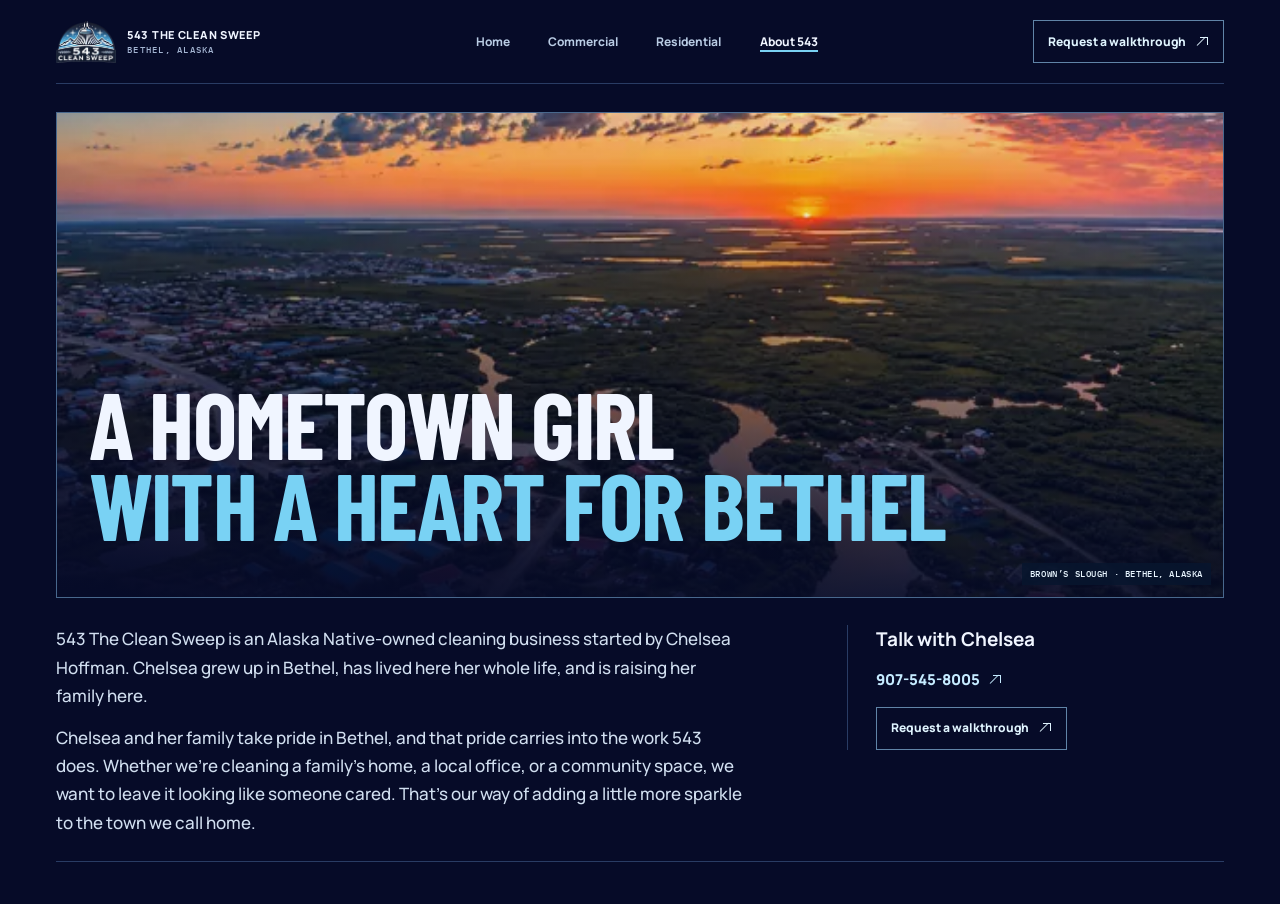
==== about/index.html @ 7d9a3f24 "Redesign the 543 Clean Sweep website" ====
<!doctype html>
<html lang="en">
<head>
<meta charset="utf-8">
<meta name="viewport" content="width=device-width,initial-scale=1">
<meta name="theme-color" content="#060b28">
<title>About 543 The Clean Sweep | Chelsea Hoffman, Bethel, Alaska</title>
<meta name="description" content="Meet Chelsea Hoffman, the Bethel hometown girl behind 543 The Clean Sweep, an Alaska Native-owned cleaning business.">
<link rel="icon" href="/assets/543-logo.webp">
<link rel="stylesheet" href="/style.css">
<link rel="stylesheet" href="/about/about.css">
<link rel="stylesheet" href="/interiors.css">
<link rel="canonical" href="https://543thecleansweep.com/about/">
<meta property="og:type" content="website">
<meta property="og:site_name" content="543 The Clean Sweep">
<meta property="og:title" content="About 543 The Clean Sweep | Chelsea Hoffman, Bethel, Alaska">
<meta property="og:description" content="Meet Chelsea Hoffman, the Bethel hometown girl behind 543 The Clean Sweep, an Alaska Native-owned cleaning business.">
<meta property="og:image" content="https://543thecleansweep.com/assets/logo.png">
<meta property="og:url" content="https://543thecleansweep.com/about/">
<meta name="twitter:card" content="summary_large_image">
<link rel="apple-touch-icon" href="/assets/logo.png">
</head>
<body>
<a class="skip" href="#about">Skip to the story</a>
<header class="site-header shell brand-header">
  <a class="brand" href="/">
    <img src="/assets/543-logo.webp" width="60" height="42" alt="">
    <span>543 THE CLEAN SWEEP<small>BETHEL, ALASKA</small></span>
  </a>
  <nav class="page-nav" aria-label="Main navigation">
    <a href="/">Home</a>
    <a href="/commercial/">Commercial</a>
    <a href="/residential/">Residential</a>
    <a href="/about/" aria-current="page">About 543</a>
  </nav>
  <div class="header-actions">
    <details class="nav-menu">
      <summary>Menu</summary>
      <nav aria-label="Mobile navigation">
        <a href="/">Home</a>
    <a href="/commercial/">Commercial</a>
    <a href="/residential/">Residential</a>
    <a href="/about/" aria-current="page">About 543</a>
      </nav>
    </details>
    <a class="quote nav-cta" href="/request/">Request a walkthrough <i class="arrow" aria-hidden="true"></i></a>
  </div>
</header>
<main class="shell about-page" id="about">
  <section aria-labelledby="about-title">
    <div class="about-hero">
      <picture>
        <source media="(max-width:620px)" srcset="/assets/bethel-phone.webp">
        <img src="/assets/bethel.webp" width="1672" height="669" alt="Bethel, Alaska, and Brown’s Slough at sunset" fetchpriority="high">
      </picture>
      <h1 id="about-title">A hometown girl<br><em>with a heart for Bethel</em></h1>
      <p class="about-caption">Brown’s Slough · Bethel, Alaska</p>
    </div>
    <div class="about-details">
      <div class="about-story">
        <p>543 The Clean Sweep is an Alaska Native-owned cleaning business started by Chelsea Hoffman. Chelsea grew up in Bethel, has lived here her whole life, and is raising her family here.</p>
        <p>Chelsea and her family take pride in Bethel, and that pride carries into the work 543 does. Whether we’re cleaning a family’s home, a local office, or a community space, we want to leave it looking like someone cared. That’s our way of adding a little more sparkle to the town we call home.</p>
      </div>
      <aside class="about-contact" aria-labelledby="about-contact-title">
        <h2 id="about-contact-title">Talk with Chelsea</h2>
        <a class="about-call" href="tel:+19075458005">907-545-8005 <i class="arrow" aria-hidden="true"></i></a>
        <a class="quote" href="/request/">Request a walkthrough <i class="arrow" aria-hidden="true"></i></a>
      </aside>
    </div>
  </section>
</main>
</body>
</html>
---- style.css ----
@font-face{font-family:Barlow;src:url('assets/barlow.woff2') format('woff2');font-weight:700;font-display:swap}
@font-face{font-family:Manrope;src:url('assets/manrope.woff2') format('woff2');font-weight:400 800;font-display:swap}
@font-face{font-family:Plex;src:url('assets/plex.woff2') format('woff2');font-weight:500;font-display:swap}
:root{color-scheme:dark;--night:#060b28;--navy:#0d264f;--glacier:#79d2f4;--snow:#f0f5ff;--muted:#a4b5d2;--line:#293c64;--ui:Manrope,Arial,sans-serif;--mono:Plex,monospace;--display:Barlow,'Arial Narrow',sans-serif}
*{box-sizing:border-box}
html{scrollbar-color:#6588a9 #080f2f}
body{margin:0;background:var(--night);color:var(--snow);font:500 15px/1.5 var(--ui)}
a{color:inherit;text-decoration:none}
button{font:inherit;color:inherit;cursor:pointer}
a:focus-visible,button:focus-visible{outline:2px solid #e3f8ff;outline-offset:4px}
button,a{ -webkit-tap-highlight-color:transparent }
button:disabled{cursor:default}
p,h1,h2{margin:0}
.shell{width:min(100% - 112px,1392px);margin-inline:auto}
.skip{position:absolute;z-index:20;left:18px;top:10px;transform:translateY(-200%);background:white;color:var(--night);padding:10px}
.skip:focus{transform:none}
.site-header{height:84px;display:flex;align-items:center;justify-content:space-between;gap:16px;border-bottom:1px solid var(--line)}
.brand{display:inline-flex;align-items:center;gap:11px;font-weight:800;letter-spacing:.065em;font-size:11px}
.brand img{object-fit:contain}
.brand small{display:block;font:500 9px/1.5 var(--mono);letter-spacing:.14em;color:var(--muted)}
.header-actions,.footer-actions{display:flex;align-items:center;gap:25px}
.phone{font:500 12px/1 var(--mono);color:#b9cae2}
.phone:hover,.service-link:hover{color:white;text-decoration:underline;text-underline-offset:5px}
.quote{display:inline-flex;align-items:center;justify-content:center;gap:11px;min-height:43px;padding:0 14px;border:1px solid #6084a7;color:#e0f5ff;font-weight:800;font-size:12px;white-space:nowrap}
.quote:hover{background:#152951;border-color:var(--glacier)}
.arrow{display:inline-block;position:relative;width:12px;height:12px;flex:0 0 12px}
.arrow::before{content:'';position:absolute;top:1px;right:1px;width:7px;height:7px;border-top:1.5px solid currentColor;border-right:1.5px solid currentColor}
.arrow::after{content:'';position:absolute;left:0;top:9px;width:12px;border-top:1.5px solid currentColor;transform:rotate(-45deg);transform-origin:left center}
.experience{display:grid;grid-template-columns:minmax(285px,33fr) minmax(0,67fr);grid-template-rows:auto 1fr;grid-template-areas:"intro viewer" "console viewer";gap:22px 28px;padding-block:36px 30px}
.intro{grid-area:intro;padding-top:5px}
.eyebrow,.progress{font:500 10px/1.5 var(--mono);letter-spacing:.12em;color:#aec4e6}
.origin{display:flex;align-items:center;gap:9px;color:#a9dbf7}
.origin span{width:19px;height:1px;background:var(--glacier)}
h1{font:700 clamp(70px,8.1vw,131px)/.78 var(--display);letter-spacing:-.019em;margin:18px 0 17px;white-space:nowrap}
h1 em{color:var(--glacier);font-style:normal}
.description{max-width:280px;color:#c4d4eb;line-height:1.54}
.viewer{grid-area:viewer;min-height:620px;isolation:isolate;position:relative;overflow:hidden;display:grid;align-items:start;border:1px solid #36567e;background:radial-gradient(ellipse at 51% 49%,#163766 0%,#0b1c42 49%,#070e2d 86%)}
.viewer::before,.viewer::after{content:'';position:absolute;z-index:6;pointer-events:none;width:20px;height:20px;border-color:#a8e4ff;border-style:solid}
.viewer::before{left:0;top:0;border-width:2px 0 0 2px}
.viewer::after{right:0;bottom:0;border-width:0 2px 2px 0}
.viewer-head,.viewer-foot{position:absolute;z-index:5;left:16px;right:16px;display:flex;align-items:center;justify-content:space-between;gap:8px;pointer-events:none}
.viewer-head{top:14px}
.viewer-foot{bottom:11px;color:#b7cae3;font:500 10px/1.3 var(--mono)}
.viewer-head button,.viewer-foot button{pointer-events:auto}
.viewer-head .eyebrow{display:flex;align-items:center;gap:8px;color:#d0eaff}
.status-light{width:6px;height:6px;display:inline-block;background:#79d2f4;border-radius:50%;box-shadow:0 0 10px #79d2f490}
.view-controls{display:flex;border:1px solid #547299;background:#071431}
.view-controls button,.reset-camera{background:transparent;border:0;min-height:35px;padding-inline:10px;font:500 11px/1 var(--mono);white-space:nowrap}
.view-controls button+button{border-left:1px solid #547299}
.view-controls [aria-pressed=true]{background:#aee5fa;color:#07132c}
.view-controls button:hover:not([aria-pressed=true]),.reset-camera:hover{background:#223a63}
.reset-camera{border:1px solid #466387;color:#d1e3f9}
.orbit-icon{font:700 15px/1 Arial,sans-serif;font-style:normal}
.scene,.hotspots{position:absolute;inset:0}
.scene{touch-action:pan-y;cursor:grab}
.scene.dragging{cursor:grabbing;touch-action:none}
.scene canvas{display:block;width:100%;height:100%;pointer-events:none}
.hotspots{pointer-events:none;z-index:4}
.hotspot{position:absolute;pointer-events:auto;display:flex;align-items:center;gap:6px;white-space:nowrap;min-height:32px;padding:0 8px 0 0;transform:translate(-50%,-50%);color:#eaf8ff;background:#09183a;border:1px solid #7698bb;font-size:11px;font-weight:800;box-shadow:0 4px 14px #00061f82}
.hotspot::after{content:'';position:absolute;bottom:-7px;left:50%;border-top:6px solid #7698bb;border-inline:5px solid transparent;transform:translateX(-50%)}
.hotspot span{display:grid;place-items:center;align-self:stretch;padding-inline:5px;border-right:1px solid #7698bb;font:500 9px/1 var(--mono);color:#b7dff7}
.hotspot:hover,.hotspot.active{background:#b1e7fa;color:#07152e;border-color:#c8f4ff}
.hotspot.active span,.hotspot:hover span{color:#0c4168;border-color:#6d9fbd}
.hotspot.finished:not(.active){border-color:#78ddce}
.console{grid-area:console;align-self:start;border-top:1px solid var(--line);padding-top:13px;max-width:400px}
.console-top{display:flex;justify-content:space-between;align-items:center;gap:8px}
.progress{color:#b9dcf2;letter-spacing:.08em}
.room-list{margin:9px 0 0;padding:0;list-style:none;border-top:1px solid var(--line)}
.room-list li{border-bottom:1px solid var(--line)}
.room-list button{width:100%;height:41px;display:flex;align-items:center;gap:10px;background:none;padding:0 7px;border:0;text-align:left;font-size:13px;font-weight:800}
.room-list button:hover,.room-list button.active{background:#152b53}
.room-index{color:#a4d7f8;font:500 10px/1 var(--mono)}
.room-state{width:7px;height:7px;border:1px solid #7390b1;border-radius:50%;margin-left:auto}
.room-list button.finished .room-state{background:#7de5d1;border-color:#7de5d1}
.room-list button.active .room-state{outline:1px solid #88c6ef;outline-offset:3px}
.job-detail{padding:10px 0 11px;min-height:80px}
#job-heading{font-size:13px;font-weight:800}
#job-copy{color:var(--muted);font-size:12px;margin-top:3px;line-height:1.45;max-width:345px}
.demo-action{display:flex;align-items:center;justify-content:space-between;gap:11px;min-height:45px;width:100%;max-width:250px;padding:0 13px;border:none;background:#a9e5f9;color:#071734;font-size:13px;font-weight:800}
.demo-action:hover{background:#d7f4ff}
.work-footer{display:flex;align-items:center;justify-content:space-between;gap:24px;padding-block:25px 38px;border-top:1px solid var(--line)}
.work-footer h2{font-size:17px;letter-spacing:-.02em}
.work-footer p{font-size:13px;color:var(--muted);margin-top:5px;max-width:530px}
.service-link{display:inline-flex;gap:7px;align-items:center;white-space:nowrap;font-size:12px;font-weight:800;color:#bfe6ff}
.model-fallback{position:absolute;inset:56px 13px 50px;display:grid;grid-template-columns:1fr 1fr;grid-template-rows:1fr 1fr;gap:6px;padding:6px;background:#5e7097;border:1px solid #8ba5c8;box-shadow:0 15px 40px #02062082}
.plan-room{display:grid;align-content:center;justify-items:center;gap:12px;text-align:center;border:1px solid #a4c6e6;background:#1a3459;font-size:13px;font-weight:800}
.plan-room:first-child{grid-row:span 2}
.plan-room.active{background:#abdff6;color:var(--night)}
.plan-room.finished:not(.active){box-shadow:inset 0 0 0 2px #79e4d2}
@media(max-width:1100px){.shell{width:calc(100% - 64px)}.experience{grid-template-columns:minmax(252px,34fr) minmax(0,66fr);column-gap:20px}.viewer{min-height:590px}h1{font-size:clamp(65px,8.4vw,105px)}.footer-actions{gap:12px}}
@media(max-width:760px){
  .shell{width:calc(100% - 34px)}
  .site-header{height:68px}
  .brand{gap:7px;font-size:9px;letter-spacing:.035em}
  .brand img{width:46px;height:35px}
  .brand small{font-size:8px;letter-spacing:.095em}
  .quote{min-height:39px;padding-inline:8px;gap:6px;font-size:10px}
  .phone{display:none}
  .experience{grid-template-columns:minmax(0,1fr);grid-template-rows:auto;grid-template-areas:"intro" "viewer" "console";gap:16px;padding-top:22px}
  .intro{padding:0}
  .origin{font-size:9px}
  h1{font-size:clamp(59px,12.8vw,95px);margin:12px 0 12px;line-height:.86}
  .description{max-width:none;font-size:13px}
  .viewer{width:100%;min-height:0;height:clamp(318px,86vw,470px)}
  .viewer-head,.viewer-foot{left:10px;right:10px}
  .viewer-head{top:9px}
  .viewer-foot{bottom:8px}
  .view-controls button,.reset-camera{min-height:32px}
  .hotspot{min-height:28px;font-size:10px;padding-right:5px;gap:4px}
  .hotspot span{font-size:8px;padding-inline:4px}
  .console{max-width:none;padding-top:9px}
  .room-list{display:grid;grid-template-columns:repeat(3,minmax(0,1fr));border-bottom:1px solid var(--line)}
  .room-list li{border:0}
  .room-list li+li{border-left:1px solid var(--line)}
  .room-list button{height:42px;padding-inline:5px;gap:4px;font-size:11px}
  .room-index{font-size:8px}
  .room-state{width:5px;height:5px}
  .job-detail{min-height:74px}
  .work-footer{display:grid;gap:15px;padding-block:18px 27px}
  .footer-actions{flex-wrap:wrap}
}
@media(max-width:385px){h1{font-size:clamp(48px,14vw,60px)}.site-header{gap:8px}.brand img{width:40px}}
@media(prefers-reduced-motion:reduce){*,*::before,*::after{scroll-behavior:auto!important;animation:none!important;transition:none!important}}

[hidden]{display:none!important}
---- about/about.css ----
.about-page {
  padding-block: 28px 42px;
}
.about-hero {
  position: relative;
  min-height: clamp(350px, 38vw, 520px);
  display: flex;
  align-items: flex-end;
  isolation: isolate;
  overflow: hidden;
  padding: 45px 32px 52px;
  border: 1px solid #48688d;
}
.about-hero picture, .about-hero img, .about-hero::before {
  position: absolute;
  inset: 0;
  width: 100%;
  height: 100%;
}
.about-hero picture {
  z-index: -2;
}
.about-hero img {
  object-fit: cover;
  object-position: center 51%;
}
.about-hero::before {
  content: '';
  z-index: -1;
  background: linear-gradient(6deg, #060b28 1%, #060b28cb 26%, #060b2810 74%);
}
.about-hero h1 {
  margin: 0;
  font-size: clamp(62px, 7.3vw, 120px);
  font-variant-ligatures: none;
  line-height: .87;
  text-transform: uppercase;
  white-space: normal;
  text-wrap: balance;
}
.about-hero h1 em {
  display: inline-block;
}
.about-caption {
  position: absolute;
  right: 12px;
  bottom: 12px;
  padding: 5px 8px;
  background: #08152edc;
  color: #e9f6ff;
  font: 500 9px / 1.35 var(--mono);
  letter-spacing: .065em;
  text-transform: uppercase;
}
.about-details {
  display: grid;
  grid-template-columns: minmax(0, 2fr) minmax(220px, 1fr);
  gap: 36px;
  padding-block: 27px 24px;
  border-bottom: 1px solid var(--line);
}
.about-story {
  max-width: 690px;
  color: #d1dff0;
  font-size: 17px;
  line-height: 1.67;
}
.about-story p + p {
  margin-top: 13px;
}
.about-contact {
  align-self: start;
  padding-left: 28px;
  border-left: 1px solid var(--line);
}
.about-contact h2 {
  margin-bottom: 4px;
  font-size: 19px;
}
.about-call {
  display: flex;
  align-items: center;
  width: fit-content;
  gap: 10px;
  min-height: 44px;
  color: #c5ebff;
  font-size: 15px;
  font-weight: 800;
}
.about-call:hover {
  text-decoration: underline;
  text-underline-offset: 5px;
}
.about-contact .quote {
  margin-top: 5px;
}
@media (max-width: 760px) {
  .about-page {
    padding-block: 16px 29px;
  }
  .about-hero {
    min-height: 355px;
    padding: 55px 12px 42px;
  }
  .about-hero img {
    object-position: 58% center;
  }
  .about-hero h1 {
    font-size: clamp(43px, 11.5vw, 65px);
    line-height: .9;
    text-wrap: wrap;
  }
  .about-caption {
    right: 6px;
    bottom: 7px;
    font-size: 8px;
  }
  .about-details {
    grid-template-columns: 1fr;
    gap: 18px;
    padding-block: 17px 19px;
  }
  .about-story {
    font-size: 15px;
  }
  .about-contact {
    padding: 15px 0 0;
    border-top: 1px solid var(--line);
    border-left: 0;
  }
}
---- interiors.css ----
.brand-header{position:relative;z-index:10}
.page-nav{display:flex;align-items:center;gap:clamp(16px,3vw,41px);align-self:stretch}
.page-nav a{display:flex;align-items:center;position:relative;color:#b9cce4;font-size:12px;font-weight:750;white-space:nowrap}
.page-nav a[aria-current=page]{color:var(--snow)}
.page-nav a[aria-current=page]::after{position:absolute;bottom:-1px;left:0;right:0;content:'';height:2px;background:var(--glacier)}
.page-nav a:hover{color:white}
.nav-menu{display:none}
.eyebrow{font-size:11px}
.mini-footer{border-top:1px solid var(--line);display:flex;justify-content:space-between;gap:12px;padding-block:19px 25px;color:#a8bdd7;font:500 10px/1.35 var(--mono);letter-spacing:.08em}
.mini-footer a{white-space:nowrap}
.split-hero{display:grid;grid-template-columns:minmax(0,.87fr) minmax(0,1.13fr);align-items:center;gap:30px;padding-block:40px 32px}
.inner-copy{min-width:0}
.inner-copy h1{font-size:clamp(69px,7.55vw,118px);line-height:.84;margin:20px 0 23px}
.intro-text{color:#cad7eb;max-width:440px;font-size:17px;line-height:1.58}
.inline-actions{display:flex;align-items:center;flex-wrap:wrap;gap:10px 21px;margin-top:22px}
.inline-actions .demo-action{max-width:none;width:auto;gap:16px;padding-inline:14px}
.inline-link{display:inline-flex;align-items:center;min-height:42px;gap:8px;font-size:12px;font-weight:800;color:#c7eaff}
.inline-link:hover{text-decoration:underline;text-underline-offset:4px}
.model-panel{position:relative;isolation:isolate;margin:0;min-width:0;border:1px solid #42658d;overflow:hidden;display:grid;place-items:center;min-height:455px}
.model-panel::before,.model-panel::after{content:'';position:absolute;z-index:3;pointer-events:none;width:18px;height:18px;border-color:#a8e4ff;border-style:solid}
.model-panel::before{left:0;top:0;border-width:2px 0 0 2px}
.model-panel::after{right:0;bottom:0;border-width:0 2px 2px 0}
.work-plan{background:radial-gradient(ellipse at 50% 50%,#14396b,#0b1a40 58%,#080f2e 90%)}
.panel-head{display:flex;justify-content:space-between;position:absolute;z-index:1;top:12px;left:15px;right:15px;gap:10px}
.panel-head .eyebrow{font-size:10px;color:#d6ecff}
.panel-mode{padding:3px 5px;background:#102b4d;letter-spacing:.08em}
.model-panel img{width:100%;height:455px;object-fit:contain;display:block}
.work-plan img{transform:translateY(-3px) scale(1.03)}
.zone-tags{position:absolute;bottom:12px;left:15px;right:15px;display:flex;justify-content:center;gap:6px}
.zone-tags span{font:500 10px/1.2 var(--mono);letter-spacing:.02em;padding:5px 8px;border:1px solid #4e82a2;color:#d2edfc;background:#0b1b40}
.zone-tags span:first-child{border-color:#9de6f6;color:#081731;background:#a9e4f5}
.sequence,.service-list{display:grid;grid-template-columns:repeat(3,minmax(0,1fr));border-block:1px solid var(--line)}
.sequence>div,.service-list>article{padding:22px 19px 24px 0}
.sequence>div+div,.service-list>article+article{border-left:1px solid var(--line);padding-left:19px}
.sequence span{font:500 11px/1 var(--mono);color:var(--glacier)}
.sequence h2,.service-list h2{margin-top:6px;font-size:20px;font-weight:800;line-height:1.2;letter-spacing:-.035em}
.sequence p,.service-list p{margin-top:6px;color:#aebfda;font-size:13px;line-height:1.45;max-width:300px}
.scopes{padding-block:23px 26px;display:grid;grid-template-columns:240px minmax(0,720px);gap:15px}
.scopes h2{font-size:17px}
.scopes p{color:#aebfda;font-size:13px}
.residential{color-scheme:light;color:#0b1734;background:#ecf3f8;--line:#bfd1e1}
.residential .brand small,.residential .page-nav a{color:#3d5774}
.residential .page-nav a[aria-current=page],.residential .page-nav a:hover{color:#0b1734}
.residential .page-nav a[aria-current=page]::after{background:#2276ad}
.residential .nav-cta{border-color:#38597d;color:#24456b}
.residential .nav-cta:hover{background:#dceaf5}
.residential .origin{color:#1d5d86}
.residential .origin span{background:#2b7fb4}
.residential h1 em{color:#185981}
.residential .intro-text,.residential .service-list p,.residential .mini-footer{color:#3b5470}
.residential .demo-action{background:#123358;color:#eef8ff}
.residential .demo-action:hover{background:#20567d}
.residential button:focus-visible,.residential a:focus-visible{outline-color:#154d7e}
.home-plan{border-color:#9bbdd1;background:radial-gradient(ellipse at 45% 42%,#e8f5fb 7%,#d6e8ef 65%,#cadfe9)}
.home-plan::before,.home-plan::after{border-color:#2a6f8f}
.home-plan .panel-head .eyebrow{color:#234c68}
.home-plan img{height:455px;object-position:center 48%;transform:scale(1.05)}
.service-list article{padding-bottom:26px}
.service-list h2{margin-top:0}
.residential .mini-footer{border-top:0}
.request-layout{display:grid;grid-template-columns:minmax(0,.87fr) minmax(0,1.13fr);gap:25px;padding-block:55px 36px;align-items:start}
.request-copy{padding-top:27px}
.request-copy h1{font-size:clamp(63px,7.15vw,108px)}
.request-phone{display:grid;gap:5px;margin-top:38px;padding:15px 0;border-block:1px solid var(--line);max-width:310px}
.request-phone a{display:flex;align-items:center;justify-content:space-between;gap:10px;font-weight:800;font-size:20px}
.request-phone a:hover{color:var(--glacier)}
.request-form{color-scheme:light;background:#edf5fb;color:#0a1937;border:1px solid #8ab3d5;padding:25px 29px 27px;display:grid;gap:17px}
.request-form fieldset{margin:0;padding:0;border:0;min-width:0}
.request-form label,.request-form legend{font-size:13px;font-weight:800;display:block}
.request-form legend{margin-bottom:8px}
.form-grid{display:grid;grid-template-columns:1fr 1fr;gap:13px 15px}
.request-form .optional{color:#486381;font-size:11px;font-weight:650}
.request-form input:not([type=radio]),.request-form textarea{font:650 13px/1.4 var(--ui);color:#111f3c;width:100%;margin-top:5px;min-height:43px;border:1px solid #a3bed2;background:white;padding:8px 9px;border-radius:0}
.request-form textarea{height:82px;resize:vertical;display:block}
.request-form textarea::placeholder{color:#54708a}
.request-form input:focus-visible,.request-form textarea:focus-visible{outline:2px solid #236893;outline-offset:2px}
.segments{display:flex;max-width:324px;position:relative}
.segments label{flex:1;position:relative}
.segments label+label{margin-left:-1px}
.segments input{position:absolute;opacity:0}
.segments span{display:grid;place-items:center;min-height:41px;border:1px solid #99b4c9;color:#1b3a60}
.segments input:checked+span{background:#123359;border-color:#123359;color:#f4f9ff}
.segments input:focus-visible+span{outline:2px solid #236893;outline-offset:2px}
.request-form .demo-action{background:#123359;color:#f4f9ff;max-width:239px}
.request-form .demo-action:hover{background:#20567d}
@media(max-width:1100px){.model-panel,.model-panel img{min-height:385px;height:385px}}
@media(max-width:800px){
  .page-nav{gap:15px}.page-nav a{font-size:11px}.model-panel,.model-panel img{min-height:320px;height:320px}
  .inner-copy h1{font-size:clamp(55px,8.8vw,84px)}
}
@media(max-width:760px){
  .brand-header .header-actions{gap:7px}
  .page-nav{display:none}
  .nav-menu{display:block;position:relative}
  .nav-menu summary{cursor:pointer;min-height:39px;display:flex;align-items:center;padding-inline:4px;list-style:none;font-size:10px;font-weight:800}
  .nav-menu summary::-webkit-details-marker{display:none}
  .nav-menu nav{position:absolute;right:0;top:100%;width:143px;z-index:12;padding:6px;background:#edf5fb;color:#101f3b;box-shadow:0 7px 16px #08152e8c}
  .nav-menu nav a{display:flex;align-items:center;padding:0 7px;height:38px;font-size:12px}
  .nav-menu nav a:hover{background:#d0e7f6}
  .eyebrow{font-size:9px}
  .split-hero,.request-layout{grid-template-columns:minmax(0,1fr);gap:19px;padding-block:23px 19px}
  .inner-copy h1{margin:12px 0 14px;font-size:clamp(51px,13.4vw,84px)}
  .intro-text{font-size:14px}
  .inline-actions{margin-top:14px;gap:6px 13px}
  .inline-actions .demo-action,.inline-link{font-size:11px}
  .inline-actions .demo-action{min-height:40px;padding-inline:9px;gap:7px}
  .model-panel{min-height:0;height:265px}
  .model-panel img{min-height:0;height:265px;object-fit:contain}
  .panel-head{top:10px;left:10px;right:10px}
  .panel-head .eyebrow{font-size:8px}
  .zone-tags{bottom:9px}
  .zone-tags span{font-size:8px;padding:4px 6px}
  .sequence,.service-list{grid-template-columns:1fr}
  .sequence>div,.service-list>article{padding:12px 0 13px}
  .sequence>div+div,.service-list>article+article{border-left:0;border-top:1px solid var(--line);padding-left:0}
  .sequence span{float:left;margin:4px 7px 0 0;font-size:10px}
  .sequence h2,.service-list h2{font-size:17px;margin:0}
  .sequence p,.service-list p{font-size:12px;margin-top:4px}
  .scopes{grid-template-columns:1fr;gap:4px;padding-block:16px}
  .scopes p{font-size:12px}
  .request-copy{padding-top:0}
  .request-copy h1{font-size:clamp(45px,11.9vw,78px)}
  .request-phone{margin-top:14px;max-width:none;padding:9px 0}
  .request-phone a{font-size:16px}
  .request-form{padding:14px;gap:13px}
  .request-form label,.request-form legend{font-size:11px}
  .request-form .optional{font-size:9px}
  .request-form input:not([type=radio]),.request-form textarea{min-height:36px;font-size:11px}
  .form-grid{gap:9px}
  .segments span{min-height:35px}
  .request-form textarea{height:68px}
  .request-form .demo-action{min-height:40px;font-size:11px}
  .mini-footer{padding:13px 0 17px;font-size:8px}
}
@media(max-width:360px){.brand-header .nav-cta{font-size:9px;gap:4px;padding-inline:5px}.brand-header .nav-cta .arrow{display:none}.brand-header .brand img{width:35px}}

.nav-cta[aria-current="page"] {
  border-color: var(--glacier);
  color: var(--glacier);
}
.nav-menu summary:focus-visible {
  outline: 2px solid var(--glacier);
  outline-offset: 3px;
}
.nav-menu nav [aria-current="page"] {
  background: #d8edf7;
}
.request-form select {
  width: 100%;
  min-height: 43px;
  margin-top: 5px;
  padding: 8px 9px;
  border: 1px solid #a3bed2;
  border-radius: 0;
  color: #111f3c;
  background: white;
  font: 650 13px / 1.4 var(--ui);
}
.request-form select:focus-visible {
  outline: 2px solid #236893;
  outline-offset: 2px;
}
@media (max-width:760px) {
  .request-form select { min-height: 36px; font-size: 11px; }
}
@media (max-width:420px) {
  .brand-header .brand small { font-size: 7px; letter-spacing: .03em; }
  .brand-header .nav-cta {
    width: 91px;
    padding-inline: 6px;
    line-height: 1.18;
    text-align: center;
    white-space: normal;
  }
  .brand-header .nav-cta .arrow { display: none; }
}
@media (max-width:760px) {
  .request-form input:not([type="radio"]),
  .request-form select,
  .request-form textarea {
    font-size: 16px;
  }
}
@media (max-width:360px) {
  .request-form .form-grid { grid-template-columns: 1fr; }
}
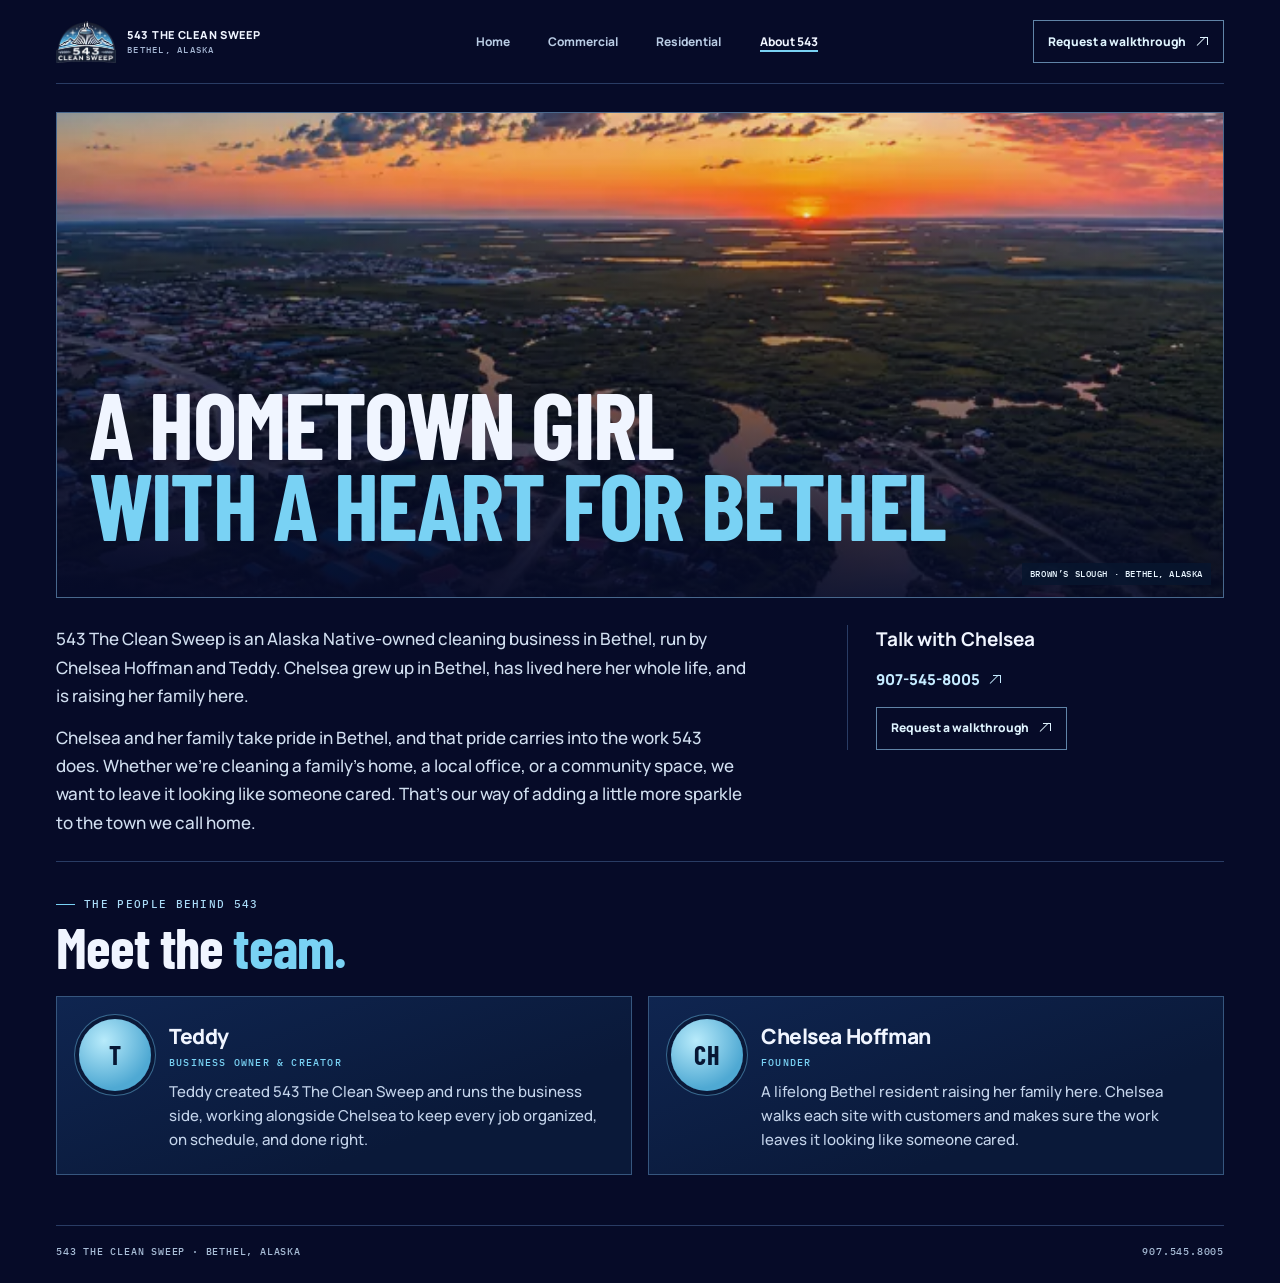
==== commit 128ae9b1: "Draft: add Teddy to the About page as business owner and creator Co-Authored-By: Claude Opus 5.5 <no" ====
--- a/about/index.html
+++ b/about/index.html
@@ -4,8 +4,8 @@
 <meta charset="utf-8">
 <meta name="viewport" content="width=device-width,initial-scale=1">
 <meta name="theme-color" content="#060b28">
-<title>About 543 The Clean Sweep | Chelsea Hoffman, Bethel, Alaska</title>
-<meta name="description" content="Meet Chelsea Hoffman, the Bethel hometown girl behind 543 The Clean Sweep, an Alaska Native-owned cleaning business.">
+<title>About 543 The Clean Sweep | Chelsea Hoffman and Teddy, Bethel, Alaska</title>
+<meta name="description" content="Meet Chelsea Hoffman and Teddy, the people behind 543 The Clean Sweep, an Alaska Native-owned cleaning business in Bethel.">
 <link rel="icon" href="/assets/543-logo.webp">
 <link rel="stylesheet" href="/style.css">
 <link rel="stylesheet" href="/about/about.css">
@@ -13,8 +13,8 @@
 <link rel="canonical" href="https://543thecleansweep.com/about/">
 <meta property="og:type" content="website">
 <meta property="og:site_name" content="543 The Clean Sweep">
-<meta property="og:title" content="About 543 The Clean Sweep | Chelsea Hoffman, Bethel, Alaska">
-<meta property="og:description" content="Meet Chelsea Hoffman, the Bethel hometown girl behind 543 The Clean Sweep, an Alaska Native-owned cleaning business.">
+<meta property="og:title" content="About 543 The Clean Sweep | Chelsea Hoffman and Teddy, Bethel, Alaska">
+<meta property="og:description" content="Meet Chelsea Hoffman and Teddy, the people behind 543 The Clean Sweep, an Alaska Native-owned cleaning business in Bethel.">
 <meta property="og:image" content="https://543thecleansweep.com/assets/logo.png">
 <meta property="og:url" content="https://543thecleansweep.com/about/">
 <meta name="twitter:card" content="summary_large_image">
@@ -58,7 +58,7 @@
     </div>
     <div class="about-details">
       <div class="about-story">
-        <p>543 The Clean Sweep is an Alaska Native-owned cleaning business started by Chelsea Hoffman. Chelsea grew up in Bethel, has lived here her whole life, and is raising her family here.</p>
+        <p>543 The Clean Sweep is an Alaska Native-owned cleaning business in Bethel, run by Chelsea Hoffman and Teddy. Chelsea grew up in Bethel, has lived here her whole life, and is raising her family here.</p>
         <p>Chelsea and her family take pride in Bethel, and that pride carries into the work 543 does. Whether we’re cleaning a family’s home, a local office, or a community space, we want to leave it looking like someone cared. That’s our way of adding a little more sparkle to the town we call home.</p>
       </div>
       <aside class="about-contact" aria-labelledby="about-contact-title">
@@ -67,7 +67,30 @@
         <a class="quote" href="/request/">Request a walkthrough <i class="arrow" aria-hidden="true"></i></a>
       </aside>
     </div>
+    <section class="about-team" aria-labelledby="team-title">
+      <p class="eyebrow origin"><span aria-hidden="true"></span> THE PEOPLE BEHIND 543</p>
+      <h2 id="team-title">Meet the <em>team.</em></h2>
+      <div class="team-grid">
+        <article class="team-card">
+          <div class="team-avatar" aria-hidden="true">T</div>
+          <div>
+            <h3>Teddy</h3>
+            <p class="team-role">Business Owner &amp; Creator</p>
+            <p>Teddy created 543 The Clean Sweep and runs the business side, working alongside Chelsea to keep every job organized, on schedule, and done right.</p>
+          </div>
+        </article>
+        <article class="team-card">
+          <div class="team-avatar" aria-hidden="true">CH</div>
+          <div>
+            <h3>Chelsea Hoffman</h3>
+            <p class="team-role">Founder</p>
+            <p>A lifelong Bethel resident raising her family here. Chelsea walks each site with customers and makes sure the work leaves it looking like someone cared.</p>
+          </div>
+        </article>
+      </div>
+    </section>
   </section>
 </main>
+<footer class="shell mini-footer"><span>543 THE CLEAN SWEEP · BETHEL, ALASKA</span><a href="tel:+19075458005">907.545.8005</a></footer>
 </body>
 </html>
--- a/style.css
+++ b/style.css
@@ -20,21 +20,43 @@
 .brand small{display:block;font:500 9px/1.5 var(--mono);letter-spacing:.14em;color:var(--muted)}
 .header-actions,.footer-actions{display:flex;align-items:center;gap:25px}
 .phone{font:500 12px/1 var(--mono);color:#b9cae2}
-.phone:hover,.service-link:hover{color:white;text-decoration:underline;text-underline-offset:5px}
+.phone:hover{color:white;text-decoration:underline;text-underline-offset:5px}
 .quote{display:inline-flex;align-items:center;justify-content:center;gap:11px;min-height:43px;padding:0 14px;border:1px solid #6084a7;color:#e0f5ff;font-weight:800;font-size:12px;white-space:nowrap}
 .quote:hover{background:#152951;border-color:var(--glacier)}
 .arrow{display:inline-block;position:relative;width:12px;height:12px;flex:0 0 12px}
 .arrow::before{content:'';position:absolute;top:1px;right:1px;width:7px;height:7px;border-top:1.5px solid currentColor;border-right:1.5px solid currentColor}
 .arrow::after{content:'';position:absolute;left:0;top:9px;width:12px;border-top:1.5px solid currentColor;transform:rotate(-45deg);transform-origin:left center}
-.experience{display:grid;grid-template-columns:minmax(285px,33fr) minmax(0,67fr);grid-template-rows:auto 1fr;grid-template-areas:"intro viewer" "console viewer";gap:22px 28px;padding-block:36px 30px}
-.intro{grid-area:intro;padding-top:5px}
+.experience{display:grid;grid-template-columns:minmax(0,46fr) minmax(0,54fr);grid-template-rows:auto 1fr;grid-template-areas:"intro viewer" "console viewer";gap:15px 30px;padding-block:28px 26px}
+.intro{grid-area:intro;padding-top:4px}
+.experience .intro h1{font-size:clamp(68px,7.4vw,114px);margin:13px 0 12px}
 .eyebrow,.progress{font:500 10px/1.5 var(--mono);letter-spacing:.12em;color:#aec4e6}
 .origin{display:flex;align-items:center;gap:9px;color:#a9dbf7}
 .origin span{width:19px;height:1px;background:var(--glacier)}
 h1{font:700 clamp(70px,8.1vw,131px)/.78 var(--display);letter-spacing:-.019em;margin:18px 0 17px;white-space:nowrap}
 h1 em{color:var(--glacier);font-style:normal}
 .description{max-width:280px;color:#c4d4eb;line-height:1.54}
-.viewer{grid-area:viewer;min-height:620px;isolation:isolate;position:relative;overflow:hidden;display:grid;align-items:start;border:1px solid #36567e;background:radial-gradient(ellipse at 51% 49%,#163766 0%,#0b1c42 49%,#070e2d 86%)}
+.viewer{grid-area:viewer;height:clamp(390px,34vw,475px);min-width:0;isolation:isolate;position:relative;overflow:hidden;display:grid;align-items:start;border:1px solid #36567e;background:radial-gradient(ellipse at 51% 49%,#163766 0%,#0b1c42 49%,#070e2d 86%)}
+.viewer-stack { grid-area: viewer; min-width: 0; }
+.service-paths {
+  display: grid;
+  grid-template-columns: repeat(2, minmax(0, 1fr));
+  margin-top: 11px;
+  border: 1px solid var(--line);
+  background: #0b1939;
+}
+.service-paths a {
+  display: grid;
+  grid-template-columns: minmax(0, 1fr) auto;
+  align-content: center;
+  gap: 3px 7px;
+  min-height: 72px;
+  padding: 11px 13px;
+}
+.service-paths a + a { border-left: 1px solid var(--line); }
+.service-paths a:hover { background: #152b53; }
+.service-paths strong { font-size: 13px; }
+.service-paths span { grid-column: 1; font-size: 12px; color: var(--muted); }
+.service-paths .arrow { grid-column: 2; grid-row: 1 / 3; align-self: center; color: var(--glacier); }
 .viewer::before,.viewer::after{content:'';position:absolute;z-index:6;pointer-events:none;width:20px;height:20px;border-color:#a8e4ff;border-style:solid}
 .viewer::before{left:0;top:0;border-width:2px 0 0 2px}
 .viewer::after{right:0;bottom:0;border-width:0 2px 2px 0}
@@ -62,32 +84,84 @@
 .hotspot:hover,.hotspot.active{background:#b1e7fa;color:#07152e;border-color:#c8f4ff}
 .hotspot.active span,.hotspot:hover span{color:#0c4168;border-color:#6d9fbd}
 .hotspot.finished:not(.active){border-color:#78ddce}
-.console{grid-area:console;align-self:start;border-top:1px solid var(--line);padding-top:13px;max-width:400px}
+.console{grid-area:console;align-self:start;min-width:0;border-top:1px solid var(--line);padding-top:11px}
 .console-top{display:flex;justify-content:space-between;align-items:center;gap:8px}
 .progress{color:#b9dcf2;letter-spacing:.08em}
-.room-list{margin:9px 0 0;padding:0;list-style:none;border-top:1px solid var(--line)}
-.room-list li{border-bottom:1px solid var(--line)}
-.room-list button{width:100%;height:41px;display:flex;align-items:center;gap:10px;background:none;padding:0 7px;border:0;text-align:left;font-size:13px;font-weight:800}
+.room-list {
+  display: grid;
+  grid-template-columns: repeat(3, minmax(0, 1fr));
+  margin: 8px 0 0;
+  padding: 0;
+  list-style: none;
+  border: 1px solid var(--line);
+}
+.room-list li + li { border-left: 1px solid var(--line); }
+.room-list button{width:100%;min-height:38px;display:flex;align-items:center;gap:7px;background:none;padding:0 8px;border:0;text-align:left;font-size:13px;font-weight:800}
 .room-list button:hover,.room-list button.active{background:#152b53}
 .room-index{color:#a4d7f8;font:500 10px/1 var(--mono)}
 .room-state{width:7px;height:7px;border:1px solid #7390b1;border-radius:50%;margin-left:auto}
 .room-list button.finished .room-state{background:#7de5d1;border-color:#7de5d1}
 .room-list button.active .room-state{outline:1px solid #88c6ef;outline-offset:3px}
-.job-detail{padding:10px 0 11px;min-height:80px}
-#job-heading{font-size:13px;font-weight:800}
-#job-copy{color:var(--muted);font-size:12px;margin-top:3px;line-height:1.45;max-width:345px}
+.job-detail {
+  margin: 9px 0;
+  padding: 9px 10px 2px;
+  border: 1px solid #365076;
+  background: #0b1939;
+}
+.checklist-heading {
+  display: flex;
+  align-items: baseline;
+  justify-content: space-between;
+  gap: 10px;
+  margin-bottom: 3px;
+}
+#job-heading { font-size: 14px; font-weight: 800; }
+.task-count {
+  color: #a8ddf7;
+  font: 500 10px / 1.4 var(--mono);
+  letter-spacing: .04em;
+  white-space: nowrap;
+}
+.task-list {
+  margin: 0;
+  padding: 0;
+  list-style: none;
+}
+.task-list li { border-top: 1px solid #29426a; }
+.task-list label {
+  display: flex;
+  align-items: center;
+  gap: 9px;
+  padding: 5px 2px;
+  min-height: 30px;
+  font-size: 13px;
+  line-height: 1.32;
+  cursor: pointer;
+}
+.task-list label:hover { color: #a9e5f9; }
+.task-list input {
+  width: 15px;
+  height: 15px;
+  flex: 0 0 15px;
+  margin: 0;
+  accent-color: #9edaee;
+}
+.task-list input:focus-visible {
+  outline: 2px solid #e3f8ff;
+  outline-offset: 2px;
+}
+.task-list input:checked + span { color: #9bdcf1; }
 .demo-action{display:flex;align-items:center;justify-content:space-between;gap:11px;min-height:45px;width:100%;max-width:250px;padding:0 13px;border:none;background:#a9e5f9;color:#071734;font-size:13px;font-weight:800}
 .demo-action:hover{background:#d7f4ff}
 .work-footer{display:flex;align-items:center;justify-content:space-between;gap:24px;padding-block:25px 38px;border-top:1px solid var(--line)}
 .work-footer h2{font-size:17px;letter-spacing:-.02em}
 .work-footer p{font-size:13px;color:var(--muted);margin-top:5px;max-width:530px}
-.service-link{display:inline-flex;gap:7px;align-items:center;white-space:nowrap;font-size:12px;font-weight:800;color:#bfe6ff}
 .model-fallback{position:absolute;inset:56px 13px 50px;display:grid;grid-template-columns:1fr 1fr;grid-template-rows:1fr 1fr;gap:6px;padding:6px;background:#5e7097;border:1px solid #8ba5c8;box-shadow:0 15px 40px #02062082}
 .plan-room{display:grid;align-content:center;justify-items:center;gap:12px;text-align:center;border:1px solid #a4c6e6;background:#1a3459;font-size:13px;font-weight:800}
 .plan-room:first-child{grid-row:span 2}
 .plan-room.active{background:#abdff6;color:var(--night)}
 .plan-room.finished:not(.active){box-shadow:inset 0 0 0 2px #79e4d2}
-@media(max-width:1100px){.shell{width:calc(100% - 64px)}.experience{grid-template-columns:minmax(252px,34fr) minmax(0,66fr);column-gap:20px}.viewer{min-height:590px}h1{font-size:clamp(65px,8.4vw,105px)}.footer-actions{gap:12px}}
+@media(max-width:1100px){.shell{width:calc(100% - 64px)}.experience{column-gap:20px}h1{font-size:clamp(65px,8.4vw,105px)}.footer-actions{gap:12px}}
 @media(max-width:760px){
   .shell{width:calc(100% - 34px)}
   .site-header{height:68px}
@@ -97,9 +171,12 @@
   .quote{min-height:39px;padding-inline:8px;gap:6px;font-size:10px}
   .phone{display:none}
   .experience{grid-template-columns:minmax(0,1fr);grid-template-rows:auto;grid-template-areas:"intro" "viewer" "console";gap:16px;padding-top:22px}
+  .experience--home { grid-template-areas: "intro" "viewer" "console" "services"; }
+  .viewer-stack { display: contents; }
+  .service-paths { grid-area: services; margin-top: 0; }
   .intro{padding:0}
   .origin{font-size:9px}
-  h1{font-size:clamp(59px,12.8vw,95px);margin:12px 0 12px;line-height:.86}
+  h1,.experience .intro h1{font-size:clamp(59px,12.8vw,95px);margin:12px 0;line-height:.86}
   .description{max-width:none;font-size:13px}
   .viewer{width:100%;min-height:0;height:clamp(318px,86vw,470px)}
   .viewer-head,.viewer-foot{left:10px;right:10px}
@@ -109,17 +186,82 @@
   .hotspot{min-height:28px;font-size:10px;padding-right:5px;gap:4px}
   .hotspot span{font-size:8px;padding-inline:4px}
   .console{max-width:none;padding-top:9px}
-  .room-list{display:grid;grid-template-columns:repeat(3,minmax(0,1fr));border-bottom:1px solid var(--line)}
-  .room-list li{border:0}
-  .room-list li+li{border-left:1px solid var(--line)}
   .room-list button{height:42px;padding-inline:5px;gap:4px;font-size:11px}
   .room-index{font-size:8px}
   .room-state{width:5px;height:5px}
-  .job-detail{min-height:74px}
+  .task-list label{min-height:39px}
+  .service-paths a { min-height: 58px; padding: 8px; }
+  .service-paths strong { font-size: 11px; }
+  .service-paths span { font-size: 10px; }
   .work-footer{display:grid;gap:15px;padding-block:18px 27px}
   .footer-actions{flex-wrap:wrap}
 }
-@media(max-width:385px){h1{font-size:clamp(48px,14vw,60px)}.site-header{gap:8px}.brand img{width:40px}}
+@media(max-width:385px){h1,.experience .intro h1{font-size:clamp(48px,14vw,60px)}.site-header{gap:8px}.brand img{width:40px}}
 @media(prefers-reduced-motion:reduce){*,*::before,*::after{scroll-behavior:auto!important;animation:none!important;transition:none!important}}
 
 [hidden]{display:none!important}
+
+/* Walkthrough polish */
+.hotspot{transition:opacity .35s ease,background-color .2s ease,border-color .2s ease}
+.hotspot.muted{opacity:.38}
+.hotspot.muted:hover{opacity:1}
+.hotspot.finished span{font-size:0}
+.hotspot.finished span::before{content:'✓';font:800 11px/1 var(--ui);color:#7de5d1}
+.hotspot.finished.active span::before,.hotspot.finished:hover span::before{color:#0b6a5c}
+.hotspot.finished:not(.active){border-color:#7de5d1;box-shadow:0 0 0 1px #7de5d14d,0 4px 18px #7de5d133}
+.room-list button{transition:background-color .2s ease}
+.room-list button.finished .room-index{color:#7de5d1}
+.task-list li{transition:background-color .3s ease}
+.task-list input:checked + span{color:#9bdcf1;text-decoration:line-through;text-decoration-color:#9bdcf180}
+.task-list li:has(input:checked){background:linear-gradient(90deg,#7de5d114,transparent 70%)}
+.demo-action{position:relative;transition:background-color .2s ease,transform .2s ease}
+.demo-action:active:not(:disabled){transform:translateY(1px)}
+.demo-action:disabled{background:#6fa9c4;opacity:.85}
+.demo-action.invite{animation:invite 2.4s ease-in-out infinite}
+@keyframes invite{0%,100%{box-shadow:0 0 0 0 #a9e5f966}50%{box-shadow:0 0 0 7px #a9e5f900}}
+.finale{position:absolute;z-index:7;left:50%;bottom:54px;width:min(340px,calc(100% - 28px));transform:translate(-50%,14px);opacity:0;transition:opacity .5s ease,transform .5s ease;padding:16px 17px 15px;background:#071431e0;border:1px solid #7de5d1;box-shadow:0 18px 40px #00061fa8,0 0 30px #7de5d126;backdrop-filter:blur(6px);text-align:center}
+.finale.show{opacity:1;transform:translate(-50%,0)}
+.finale-kicker{font:500 10px/1.4 var(--mono);letter-spacing:.12em;color:#7de5d1}
+.finale-kicker i{font-style:normal;margin-right:3px}
+.finale h2{margin-top:4px;font:700 28px/1 var(--display);letter-spacing:-.01em}
+.finale p:not(.finale-kicker){margin-top:6px;font-size:13px;color:#c4d4eb}
+.finale-actions{display:flex;justify-content:center;gap:8px;margin-top:12px}
+.finale-cta{display:inline-flex;align-items:center;gap:10px;min-height:40px;padding:0 13px;background:#a9e5f9;color:#071734;font-size:12px;font-weight:800}
+.finale-cta:hover{background:#d7f4ff}
+.finale-replay{min-height:40px;padding:0 12px;border:1px solid #547299;background:transparent;font-size:12px;font-weight:800}
+.finale-replay:hover{background:#223a63}
+.viewer-foot{transition:opacity .3s ease}
+.viewer:has(.finale.show) .viewer-foot{opacity:0;pointer-events:none}
+.viewer:has(.finale.show) .viewer-foot button{pointer-events:none}
+@media(max-width:760px){.finale{bottom:10px;padding:10px 12px}.finale h2{font-size:22px}.finale p:not(.finale-kicker){display:none}.finale-actions{margin-top:9px}.finale-cta,.finale-replay{min-height:36px}}
+
+/* Light sections below the hero */
+.light-band{--line:#d2deeb;color-scheme:light;background:#f3f7fb;color:#0a1937;padding-block:36px 8px;border-top:1px solid #c9dbea}
+.light-band .eyebrow{color:#2f6f96}
+.light-band p,.light-band .sequence p,.light-band .service-list p,.light-band .scopes p{color:#4a6080}
+.light-band .sequence span{color:#1f7fb0}
+.light-band .work-footer{border-top-color:var(--line)}
+.light-band .work-footer h2{font-size:clamp(24px,2.4vw,32px);letter-spacing:-.03em}
+.light-band .quote{background:#0d264f;border-color:#0d264f;color:#f3f8ff}
+.light-band .quote:hover{background:#1b4378;border-color:#1b4378}
+.light-band .call-link{display:inline-flex;align-items:center;gap:8px;min-height:43px;font-weight:800;font-size:13px;color:#0d264f}
+.light-band .call-link:hover{text-decoration:underline;text-underline-offset:4px}
+.light-band .sequence>div,.light-band .service-list>article{transition:background-color .2s ease}
+.light-band .sequence>div:hover,.light-band .service-list>article:hover{background:linear-gradient(180deg,#e5f1fa,transparent)}
+.why{padding-block:12px 34px}
+.why h2{margin-top:8px;font:700 clamp(40px,4.6vw,64px)/.92 var(--display);letter-spacing:-.015em;color:#0a1937}
+.why h2 em{font-style:normal;color:#1f7fb0}
+.why-grid{display:grid;grid-template-columns:repeat(3,minmax(0,1fr));gap:16px;margin-top:28px}
+.why-grid article{padding:20px 20px 22px;background:#fff;border:1px solid var(--line);box-shadow:0 1px 2px #0a193708;transition:transform .25s ease,box-shadow .25s ease,border-color .25s ease}
+.why-grid article:hover{transform:translateY(-3px);border-color:#a9cfe6;box-shadow:0 12px 28px #0a19371a}
+.why-icon{display:grid;place-items:center;width:40px;height:40px;background:#e2f3fb;color:#1f7fb0}
+.why-icon svg{width:22px;height:22px}
+.why-grid h3{margin:14px 0 0;font-size:17px;font-weight:800;letter-spacing:-.02em;color:#0a1937}
+.why-grid p{margin-top:6px;font-size:14px;line-height:1.5}
+@media(max-width:760px){
+  .light-band{padding-top:24px}
+  .why{padding-block:4px 22px}
+  .why-grid{grid-template-columns:1fr;gap:10px;margin-top:18px}
+  .why-grid article{padding:15px}
+  .light-band .work-footer h2{font-size:24px}
+}
--- a/about/about.css
+++ b/about/about.css
@@ -129,3 +129,74 @@
     border-left: 0;
   }
 }
+.about-team {
+  padding-block: 34px 8px;
+}
+.about-team h2 {
+  margin-top: 8px;
+  font: 700 clamp(40px, 4.4vw, 62px) / .92 var(--display);
+  letter-spacing: -.015em;
+}
+.about-team h2 em {
+  font-style: normal;
+  color: var(--glacier);
+}
+.team-grid {
+  display: grid;
+  grid-template-columns: repeat(2, minmax(0, 1fr));
+  gap: 16px;
+  margin-top: 24px;
+}
+.team-card {
+  display: grid;
+  grid-template-columns: 72px minmax(0, 1fr);
+  gap: 18px;
+  padding: 22px;
+  border: 1px solid #36567e;
+  background: linear-gradient(160deg, #0f2550, #0a1939 70%);
+  transition: transform .25s ease, border-color .25s ease, box-shadow .25s ease;
+}
+.team-card:hover {
+  transform: translateY(-3px);
+  border-color: var(--glacier);
+  box-shadow: 0 14px 30px #00061f80;
+}
+.team-avatar {
+  display: grid;
+  place-items: center;
+  width: 72px;
+  height: 72px;
+  border-radius: 50%;
+  background: radial-gradient(circle at 35% 30%, #b8ebfb, #4fa9d3 70%);
+  color: #071734;
+  font: 700 26px / 1 var(--display);
+  letter-spacing: .02em;
+  box-shadow: 0 0 0 4px #0a1939, 0 0 0 5px #79d2f466;
+}
+.team-card h3 {
+  margin: 2px 0 0;
+  font-size: 21px;
+  font-weight: 800;
+  letter-spacing: -.02em;
+}
+.team-role {
+  margin-top: 3px;
+  color: var(--glacier);
+  font: 500 10px / 1.4 var(--mono);
+  letter-spacing: .12em;
+  text-transform: uppercase;
+}
+.team-card p:not(.team-role) {
+  margin-top: 10px;
+  color: #c4d4eb;
+  font-size: 15px;
+  line-height: 1.6;
+}
+@media (max-width: 760px) {
+  .about-team { padding-block: 22px 4px; }
+  .team-grid { grid-template-columns: 1fr; gap: 10px; margin-top: 16px; }
+  .team-card { grid-template-columns: 56px minmax(0, 1fr); gap: 14px; padding: 16px; }
+  .team-avatar { width: 56px; height: 56px; font-size: 21px; }
+  .team-card h3 { font-size: 18px; }
+  .team-card p:not(.team-role) { font-size: 14px; }
+}
--- a/interiors.css
+++ b/interiors.css
@@ -8,7 +8,6 @@
 .eyebrow{font-size:11px}
 .mini-footer{border-top:1px solid var(--line);display:flex;justify-content:space-between;gap:12px;padding-block:19px 25px;color:#a8bdd7;font:500 10px/1.35 var(--mono);letter-spacing:.08em}
 .mini-footer a{white-space:nowrap}
-.split-hero{display:grid;grid-template-columns:minmax(0,.87fr) minmax(0,1.13fr);align-items:center;gap:30px;padding-block:40px 32px}
 .inner-copy{min-width:0}
 .inner-copy h1{font-size:clamp(69px,7.55vw,118px);line-height:.84;margin:20px 0 23px}
 .intro-text{color:#cad7eb;max-width:440px;font-size:17px;line-height:1.58}
@@ -16,19 +15,6 @@
 .inline-actions .demo-action{max-width:none;width:auto;gap:16px;padding-inline:14px}
 .inline-link{display:inline-flex;align-items:center;min-height:42px;gap:8px;font-size:12px;font-weight:800;color:#c7eaff}
 .inline-link:hover{text-decoration:underline;text-underline-offset:4px}
-.model-panel{position:relative;isolation:isolate;margin:0;min-width:0;border:1px solid #42658d;overflow:hidden;display:grid;place-items:center;min-height:455px}
-.model-panel::before,.model-panel::after{content:'';position:absolute;z-index:3;pointer-events:none;width:18px;height:18px;border-color:#a8e4ff;border-style:solid}
-.model-panel::before{left:0;top:0;border-width:2px 0 0 2px}
-.model-panel::after{right:0;bottom:0;border-width:0 2px 2px 0}
-.work-plan{background:radial-gradient(ellipse at 50% 50%,#14396b,#0b1a40 58%,#080f2e 90%)}
-.panel-head{display:flex;justify-content:space-between;position:absolute;z-index:1;top:12px;left:15px;right:15px;gap:10px}
-.panel-head .eyebrow{font-size:10px;color:#d6ecff}
-.panel-mode{padding:3px 5px;background:#102b4d;letter-spacing:.08em}
-.model-panel img{width:100%;height:455px;object-fit:contain;display:block}
-.work-plan img{transform:translateY(-3px) scale(1.03)}
-.zone-tags{position:absolute;bottom:12px;left:15px;right:15px;display:flex;justify-content:center;gap:6px}
-.zone-tags span{font:500 10px/1.2 var(--mono);letter-spacing:.02em;padding:5px 8px;border:1px solid #4e82a2;color:#d2edfc;background:#0b1b40}
-.zone-tags span:first-child{border-color:#9de6f6;color:#081731;background:#a9e4f5}
 .sequence,.service-list{display:grid;grid-template-columns:repeat(3,minmax(0,1fr));border-block:1px solid var(--line)}
 .sequence>div,.service-list>article{padding:22px 19px 24px 0}
 .sequence>div+div,.service-list>article+article{border-left:1px solid var(--line);padding-left:19px}
@@ -38,26 +24,14 @@
 .scopes{padding-block:23px 26px;display:grid;grid-template-columns:240px minmax(0,720px);gap:15px}
 .scopes h2{font-size:17px}
 .scopes p{color:#aebfda;font-size:13px}
-.residential{color-scheme:light;color:#0b1734;background:#ecf3f8;--line:#bfd1e1}
-.residential .brand small,.residential .page-nav a{color:#3d5774}
-.residential .page-nav a[aria-current=page],.residential .page-nav a:hover{color:#0b1734}
-.residential .page-nav a[aria-current=page]::after{background:#2276ad}
-.residential .nav-cta{border-color:#38597d;color:#24456b}
-.residential .nav-cta:hover{background:#dceaf5}
-.residential .origin{color:#1d5d86}
-.residential .origin span{background:#2b7fb4}
-.residential h1 em{color:#185981}
-.residential .intro-text,.residential .service-list p,.residential .mini-footer{color:#3b5470}
-.residential .demo-action{background:#123358;color:#eef8ff}
-.residential .demo-action:hover{background:#20567d}
-.residential button:focus-visible,.residential a:focus-visible{outline-color:#154d7e}
-.home-plan{border-color:#9bbdd1;background:radial-gradient(ellipse at 45% 42%,#e8f5fb 7%,#d6e8ef 65%,#cadfe9)}
-.home-plan::before,.home-plan::after{border-color:#2a6f8f}
-.home-plan .panel-head .eyebrow{color:#234c68}
-.home-plan img{height:455px;object-position:center 48%;transform:scale(1.05)}
+.experience--service .inner-copy h1 {
+  font-size: clamp(58px, 6.7vw, 105px);
+}
+.experience--service .intro-text { font-size: 15px; }
+.experience--service .inline-actions { margin-top: 14px; }
+.experience--service .inline-actions .demo-action { min-height: 42px; }
 .service-list article{padding-bottom:26px}
 .service-list h2{margin-top:0}
-.residential .mini-footer{border-top:0}
 .request-layout{display:grid;grid-template-columns:minmax(0,.87fr) minmax(0,1.13fr);gap:25px;padding-block:55px 36px;align-items:start}
 .request-copy{padding-top:27px}
 .request-copy h1{font-size:clamp(63px,7.15vw,108px)}
@@ -83,9 +57,8 @@
 .segments input:focus-visible+span{outline:2px solid #236893;outline-offset:2px}
 .request-form .demo-action{background:#123359;color:#f4f9ff;max-width:239px}
 .request-form .demo-action:hover{background:#20567d}
-@media(max-width:1100px){.model-panel,.model-panel img{min-height:385px;height:385px}}
 @media(max-width:800px){
-  .page-nav{gap:15px}.page-nav a{font-size:11px}.model-panel,.model-panel img{min-height:320px;height:320px}
+  .page-nav{gap:15px}.page-nav a{font-size:11px}
   .inner-copy h1{font-size:clamp(55px,8.8vw,84px)}
 }
 @media(max-width:760px){
@@ -98,18 +71,13 @@
   .nav-menu nav a{display:flex;align-items:center;padding:0 7px;height:38px;font-size:12px}
   .nav-menu nav a:hover{background:#d0e7f6}
   .eyebrow{font-size:9px}
-  .split-hero,.request-layout{grid-template-columns:minmax(0,1fr);gap:19px;padding-block:23px 19px}
+  .request-layout{grid-template-columns:minmax(0,1fr);gap:19px;padding-block:23px 19px}
   .inner-copy h1{margin:12px 0 14px;font-size:clamp(51px,13.4vw,84px)}
   .intro-text{font-size:14px}
+  .experience--service .inner-copy h1 { font-size: clamp(48px, 12vw, 84px); }
   .inline-actions{margin-top:14px;gap:6px 13px}
   .inline-actions .demo-action,.inline-link{font-size:11px}
   .inline-actions .demo-action{min-height:40px;padding-inline:9px;gap:7px}
-  .model-panel{min-height:0;height:265px}
-  .model-panel img{min-height:0;height:265px;object-fit:contain}
-  .panel-head{top:10px;left:10px;right:10px}
-  .panel-head .eyebrow{font-size:8px}
-  .zone-tags{bottom:9px}
-  .zone-tags span{font-size:8px;padding:4px 6px}
   .sequence,.service-list{grid-template-columns:1fr}
   .sequence>div,.service-list>article{padding:12px 0 13px}
   .sequence>div+div,.service-list>article+article{border-left:0;border-top:1px solid var(--line);padding-left:0}
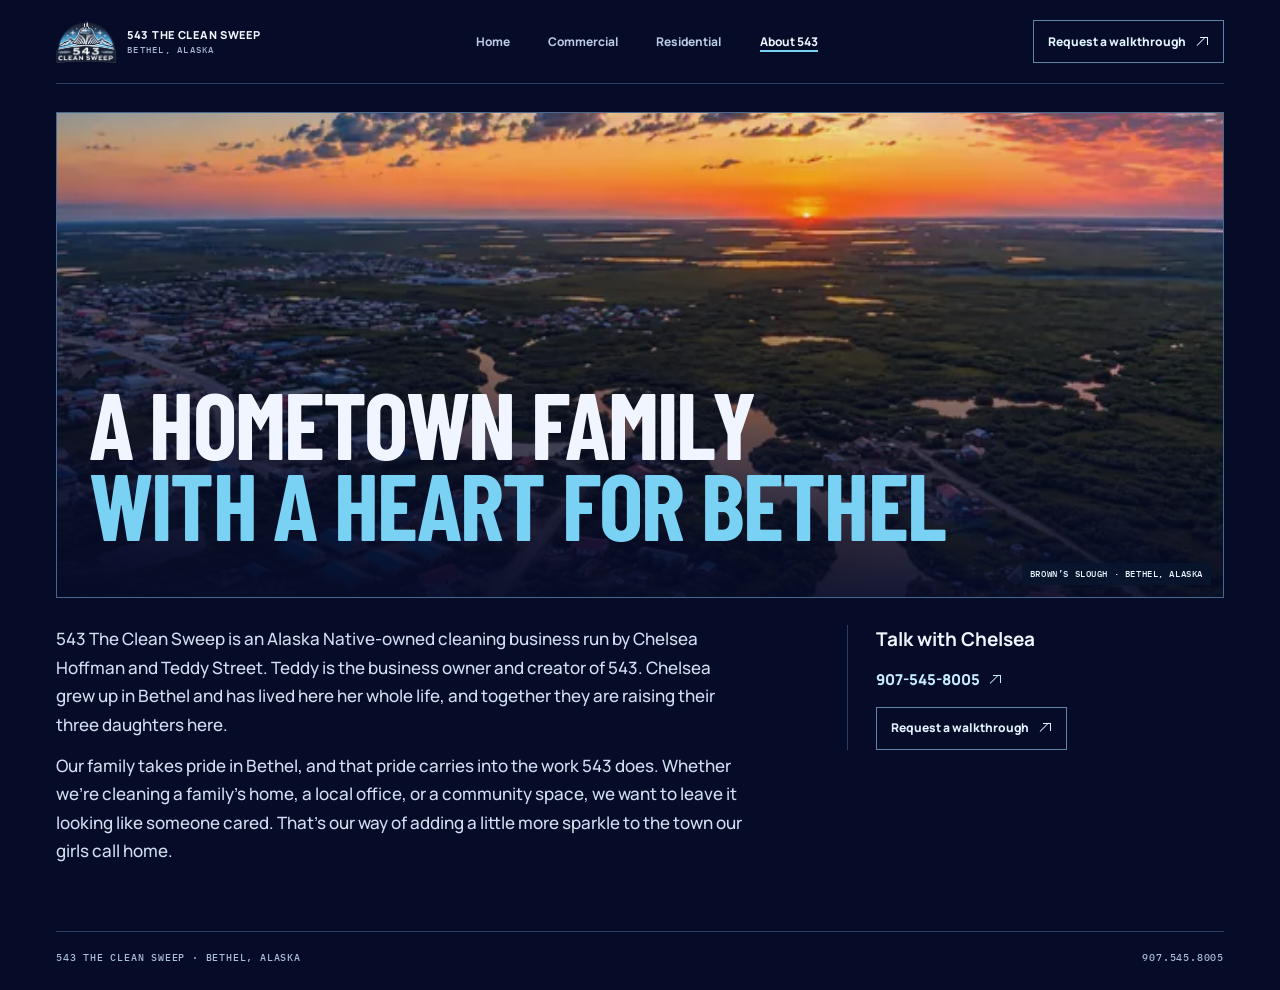
==== commit 4eb01441: "Draft: rewrite the About page around the family behind 543 Names Teddy Street as business owner and " ====
--- a/about/index.html
+++ b/about/index.html
@@ -4,8 +4,8 @@
 <meta charset="utf-8">
 <meta name="viewport" content="width=device-width,initial-scale=1">
 <meta name="theme-color" content="#060b28">
-<title>About 543 The Clean Sweep | Chelsea Hoffman and Teddy, Bethel, Alaska</title>
-<meta name="description" content="Meet Chelsea Hoffman and Teddy, the people behind 543 The Clean Sweep, an Alaska Native-owned cleaning business in Bethel.">
+<title>About 543 The Clean Sweep | Chelsea Hoffman and Teddy Street, Bethel, Alaska</title>
+<meta name="description" content="Meet Chelsea Hoffman and Teddy Street, the Bethel family behind 543 The Clean Sweep, an Alaska Native-owned cleaning business.">
 <link rel="icon" href="/assets/543-logo.webp">
 <link rel="stylesheet" href="/style.css">
 <link rel="stylesheet" href="/about/about.css">
@@ -13,8 +13,8 @@
 <link rel="canonical" href="https://543thecleansweep.com/about/">
 <meta property="og:type" content="website">
 <meta property="og:site_name" content="543 The Clean Sweep">
-<meta property="og:title" content="About 543 The Clean Sweep | Chelsea Hoffman and Teddy, Bethel, Alaska">
-<meta property="og:description" content="Meet Chelsea Hoffman and Teddy, the people behind 543 The Clean Sweep, an Alaska Native-owned cleaning business in Bethel.">
+<meta property="og:title" content="About 543 The Clean Sweep | Chelsea Hoffman and Teddy Street, Bethel, Alaska">
+<meta property="og:description" content="Meet Chelsea Hoffman and Teddy Street, the Bethel family behind 543 The Clean Sweep, an Alaska Native-owned cleaning business.">
 <meta property="og:image" content="https://543thecleansweep.com/assets/logo.png">
 <meta property="og:url" content="https://543thecleansweep.com/about/">
 <meta name="twitter:card" content="summary_large_image">
@@ -53,13 +53,13 @@
         <source media="(max-width:620px)" srcset="/assets/bethel-phone.webp">
         <img src="/assets/bethel.webp" width="1672" height="669" alt="Bethel, Alaska, and Brown’s Slough at sunset" fetchpriority="high">
       </picture>
-      <h1 id="about-title">A hometown girl<br><em>with a heart for Bethel</em></h1>
+      <h1 id="about-title">A hometown family<br><em>with a heart for Bethel</em></h1>
       <p class="about-caption">Brown’s Slough · Bethel, Alaska</p>
     </div>
     <div class="about-details">
       <div class="about-story">
-        <p>543 The Clean Sweep is an Alaska Native-owned cleaning business in Bethel, run by Chelsea Hoffman and Teddy. Chelsea grew up in Bethel, has lived here her whole life, and is raising her family here.</p>
-        <p>Chelsea and her family take pride in Bethel, and that pride carries into the work 543 does. Whether we’re cleaning a family’s home, a local office, or a community space, we want to leave it looking like someone cared. That’s our way of adding a little more sparkle to the town we call home.</p>
+        <p>543 The Clean Sweep is an Alaska Native-owned cleaning business run by Chelsea Hoffman and Teddy Street. Teddy is the business owner and creator of 543. Chelsea grew up in Bethel and has lived here her whole life, and together they are raising their three daughters here.</p>
+        <p>Our family takes pride in Bethel, and that pride carries into the work 543 does. Whether we’re cleaning a family’s home, a local office, or a community space, we want to leave it looking like someone cared. That’s our way of adding a little more sparkle to the town our girls call home.</p>
       </div>
       <aside class="about-contact" aria-labelledby="about-contact-title">
         <h2 id="about-contact-title">Talk with Chelsea</h2>
@@ -67,28 +67,6 @@
         <a class="quote" href="/request/">Request a walkthrough <i class="arrow" aria-hidden="true"></i></a>
       </aside>
     </div>
-    <section class="about-team" aria-labelledby="team-title">
-      <p class="eyebrow origin"><span aria-hidden="true"></span> THE PEOPLE BEHIND 543</p>
-      <h2 id="team-title">Meet the <em>team.</em></h2>
-      <div class="team-grid">
-        <article class="team-card">
-          <div class="team-avatar" aria-hidden="true">T</div>
-          <div>
-            <h3>Teddy</h3>
-            <p class="team-role">Business Owner &amp; Creator</p>
-            <p>Teddy created 543 The Clean Sweep and runs the business side, working alongside Chelsea to keep every job organized, on schedule, and done right.</p>
-          </div>
-        </article>
-        <article class="team-card">
-          <div class="team-avatar" aria-hidden="true">CH</div>
-          <div>
-            <h3>Chelsea Hoffman</h3>
-            <p class="team-role">Founder</p>
-            <p>A lifelong Bethel resident raising her family here. Chelsea walks each site with customers and makes sure the work leaves it looking like someone cared.</p>
-          </div>
-        </article>
-      </div>
-    </section>
   </section>
 </main>
 <footer class="shell mini-footer"><span>543 THE CLEAN SWEEP · BETHEL, ALASKA</span><a href="tel:+19075458005">907.545.8005</a></footer>
--- a/about/about.css
+++ b/about/about.css
@@ -57,7 +57,6 @@
   grid-template-columns: minmax(0, 2fr) minmax(220px, 1fr);
   gap: 36px;
   padding-block: 27px 24px;
-  border-bottom: 1px solid var(--line);
 }
 .about-story {
   max-width: 690px;
@@ -129,74 +128,3 @@
     border-left: 0;
   }
 }
-.about-team {
-  padding-block: 34px 8px;
-}
-.about-team h2 {
-  margin-top: 8px;
-  font: 700 clamp(40px, 4.4vw, 62px) / .92 var(--display);
-  letter-spacing: -.015em;
-}
-.about-team h2 em {
-  font-style: normal;
-  color: var(--glacier);
-}
-.team-grid {
-  display: grid;
-  grid-template-columns: repeat(2, minmax(0, 1fr));
-  gap: 16px;
-  margin-top: 24px;
-}
-.team-card {
-  display: grid;
-  grid-template-columns: 72px minmax(0, 1fr);
-  gap: 18px;
-  padding: 22px;
-  border: 1px solid #36567e;
-  background: linear-gradient(160deg, #0f2550, #0a1939 70%);
-  transition: transform .25s ease, border-color .25s ease, box-shadow .25s ease;
-}
-.team-card:hover {
-  transform: translateY(-3px);
-  border-color: var(--glacier);
-  box-shadow: 0 14px 30px #00061f80;
-}
-.team-avatar {
-  display: grid;
-  place-items: center;
-  width: 72px;
-  height: 72px;
-  border-radius: 50%;
-  background: radial-gradient(circle at 35% 30%, #b8ebfb, #4fa9d3 70%);
-  color: #071734;
-  font: 700 26px / 1 var(--display);
-  letter-spacing: .02em;
-  box-shadow: 0 0 0 4px #0a1939, 0 0 0 5px #79d2f466;
-}
-.team-card h3 {
-  margin: 2px 0 0;
-  font-size: 21px;
-  font-weight: 800;
-  letter-spacing: -.02em;
-}
-.team-role {
-  margin-top: 3px;
-  color: var(--glacier);
-  font: 500 10px / 1.4 var(--mono);
-  letter-spacing: .12em;
-  text-transform: uppercase;
-}
-.team-card p:not(.team-role) {
-  margin-top: 10px;
-  color: #c4d4eb;
-  font-size: 15px;
-  line-height: 1.6;
-}
-@media (max-width: 760px) {
-  .about-team { padding-block: 22px 4px; }
-  .team-grid { grid-template-columns: 1fr; gap: 10px; margin-top: 16px; }
-  .team-card { grid-template-columns: 56px minmax(0, 1fr); gap: 14px; padding: 16px; }
-  .team-avatar { width: 56px; height: 56px; font-size: 21px; }
-  .team-card h3 { font-size: 18px; }
-  .team-card p:not(.team-role) { font-size: 14px; }
-}
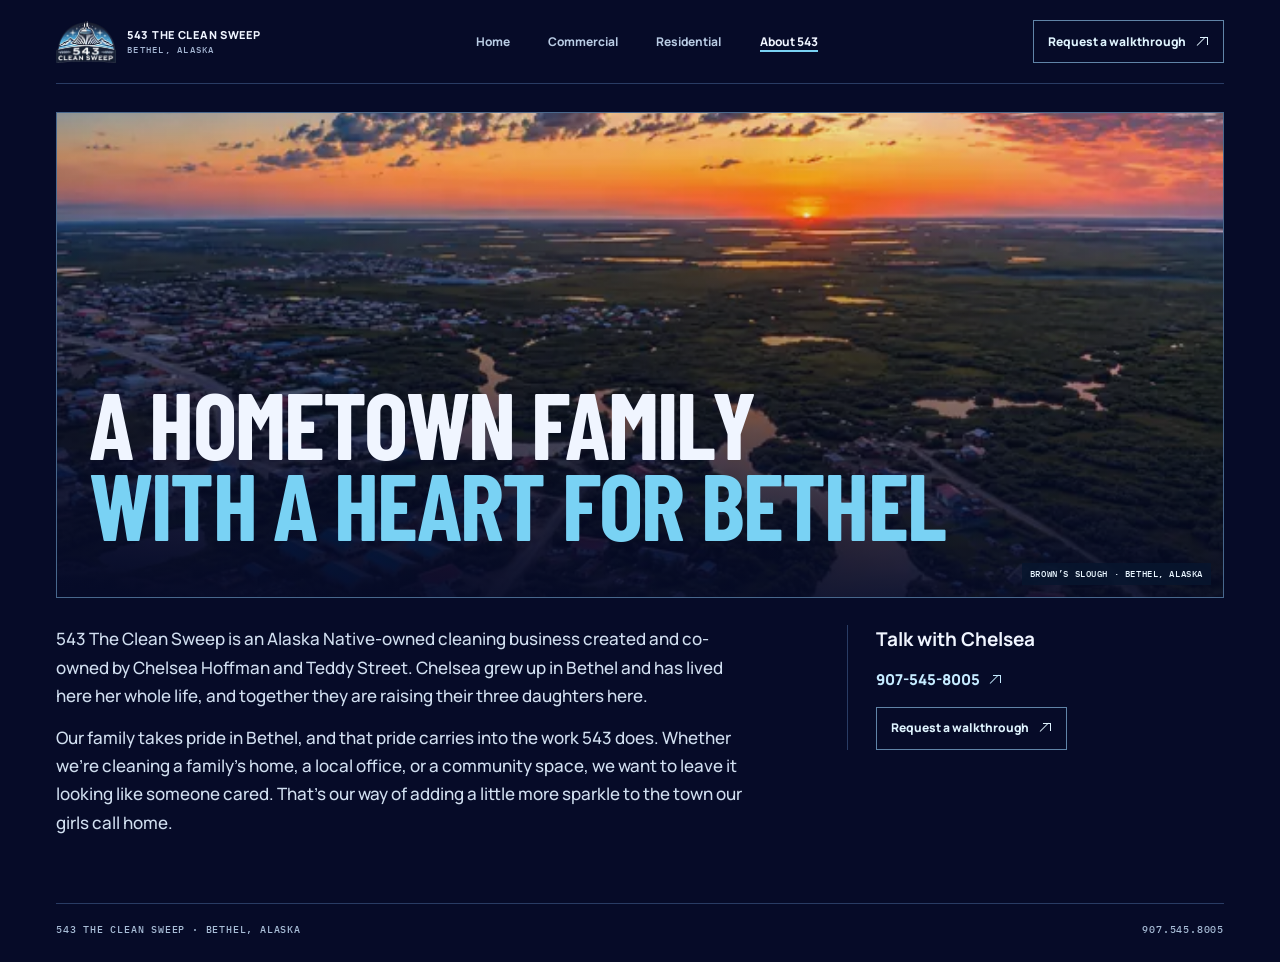
==== commit c30a640e: "Draft: describe Chelsea and Teddy as co-owners and creators Co-Authored-By: Claude Opus 5.5 <noreply" ====
--- a/about/index.html
+++ b/about/index.html
@@ -58,7 +58,7 @@
     </div>
     <div class="about-details">
       <div class="about-story">
-        <p>543 The Clean Sweep is an Alaska Native-owned cleaning business run by Chelsea Hoffman and Teddy Street. Teddy is the business owner and creator of 543. Chelsea grew up in Bethel and has lived here her whole life, and together they are raising their three daughters here.</p>
+        <p>543 The Clean Sweep is an Alaska Native-owned cleaning business created and co-owned by Chelsea Hoffman and Teddy Street. Chelsea grew up in Bethel and has lived here her whole life, and together they are raising their three daughters here.</p>
         <p>Our family takes pride in Bethel, and that pride carries into the work 543 does. Whether we’re cleaning a family’s home, a local office, or a community space, we want to leave it looking like someone cared. That’s our way of adding a little more sparkle to the town our girls call home.</p>
       </div>
       <aside class="about-contact" aria-labelledby="about-contact-title">
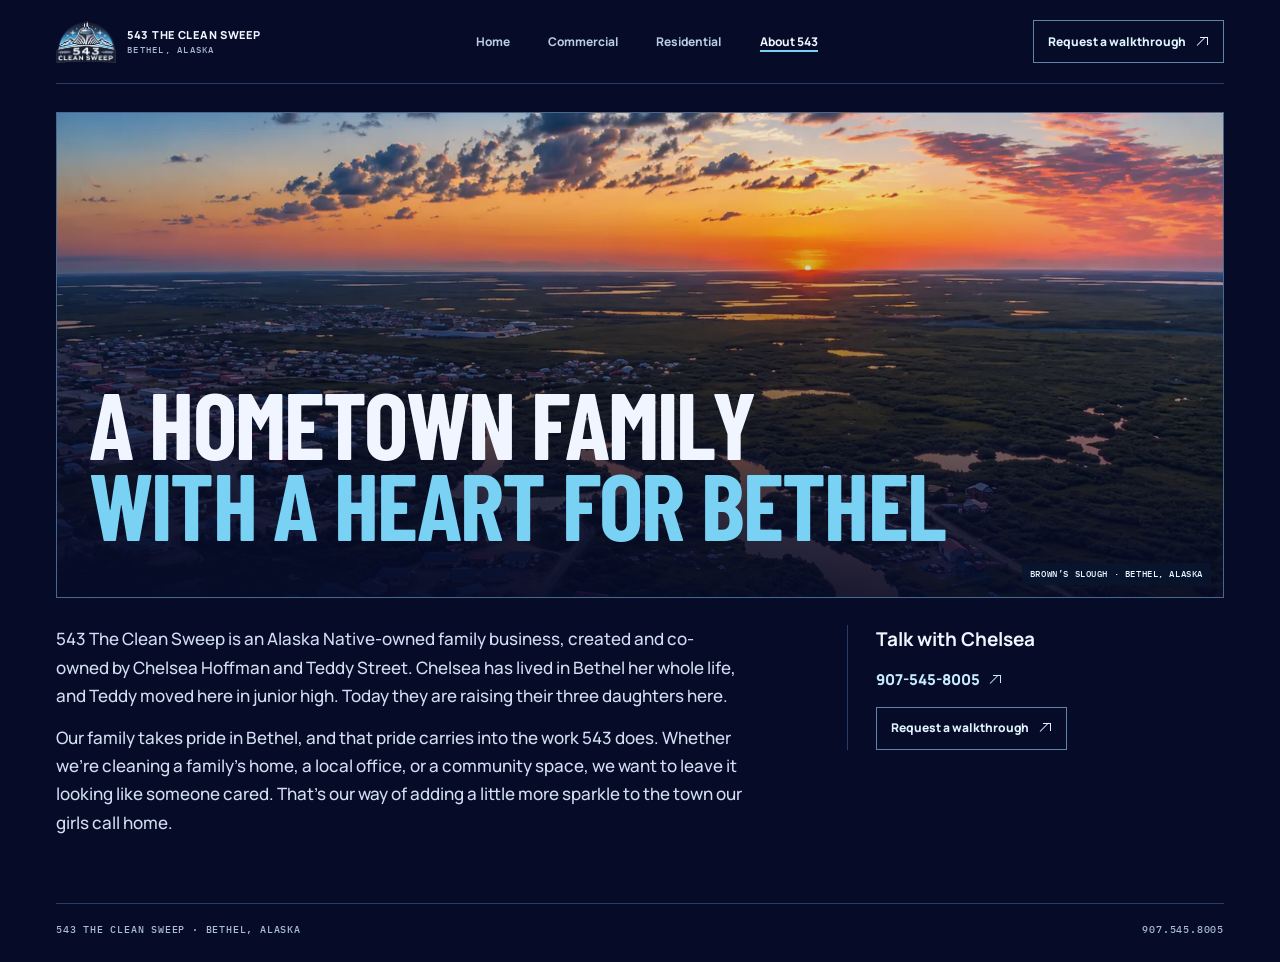
==== commit 1fb6b5d3: "Draft: tell the family-business story on About and the homepage About now notes Chelsea is a lifelon" ====
--- a/about/index.html
+++ b/about/index.html
@@ -58,7 +58,7 @@
     </div>
     <div class="about-details">
       <div class="about-story">
-        <p>543 The Clean Sweep is an Alaska Native-owned cleaning business created and co-owned by Chelsea Hoffman and Teddy Street. Chelsea grew up in Bethel and has lived here her whole life, and together they are raising their three daughters here.</p>
+        <p>543 The Clean Sweep is an Alaska Native-owned family business, created and co-owned by Chelsea Hoffman and Teddy Street. Chelsea has lived in Bethel her whole life, and Teddy moved here in junior high. Today they are raising their three daughters here.</p>
         <p>Our family takes pride in Bethel, and that pride carries into the work 543 does. Whether we’re cleaning a family’s home, a local office, or a community space, we want to leave it looking like someone cared. That’s our way of adding a little more sparkle to the town our girls call home.</p>
       </div>
       <aside class="about-contact" aria-labelledby="about-contact-title">
